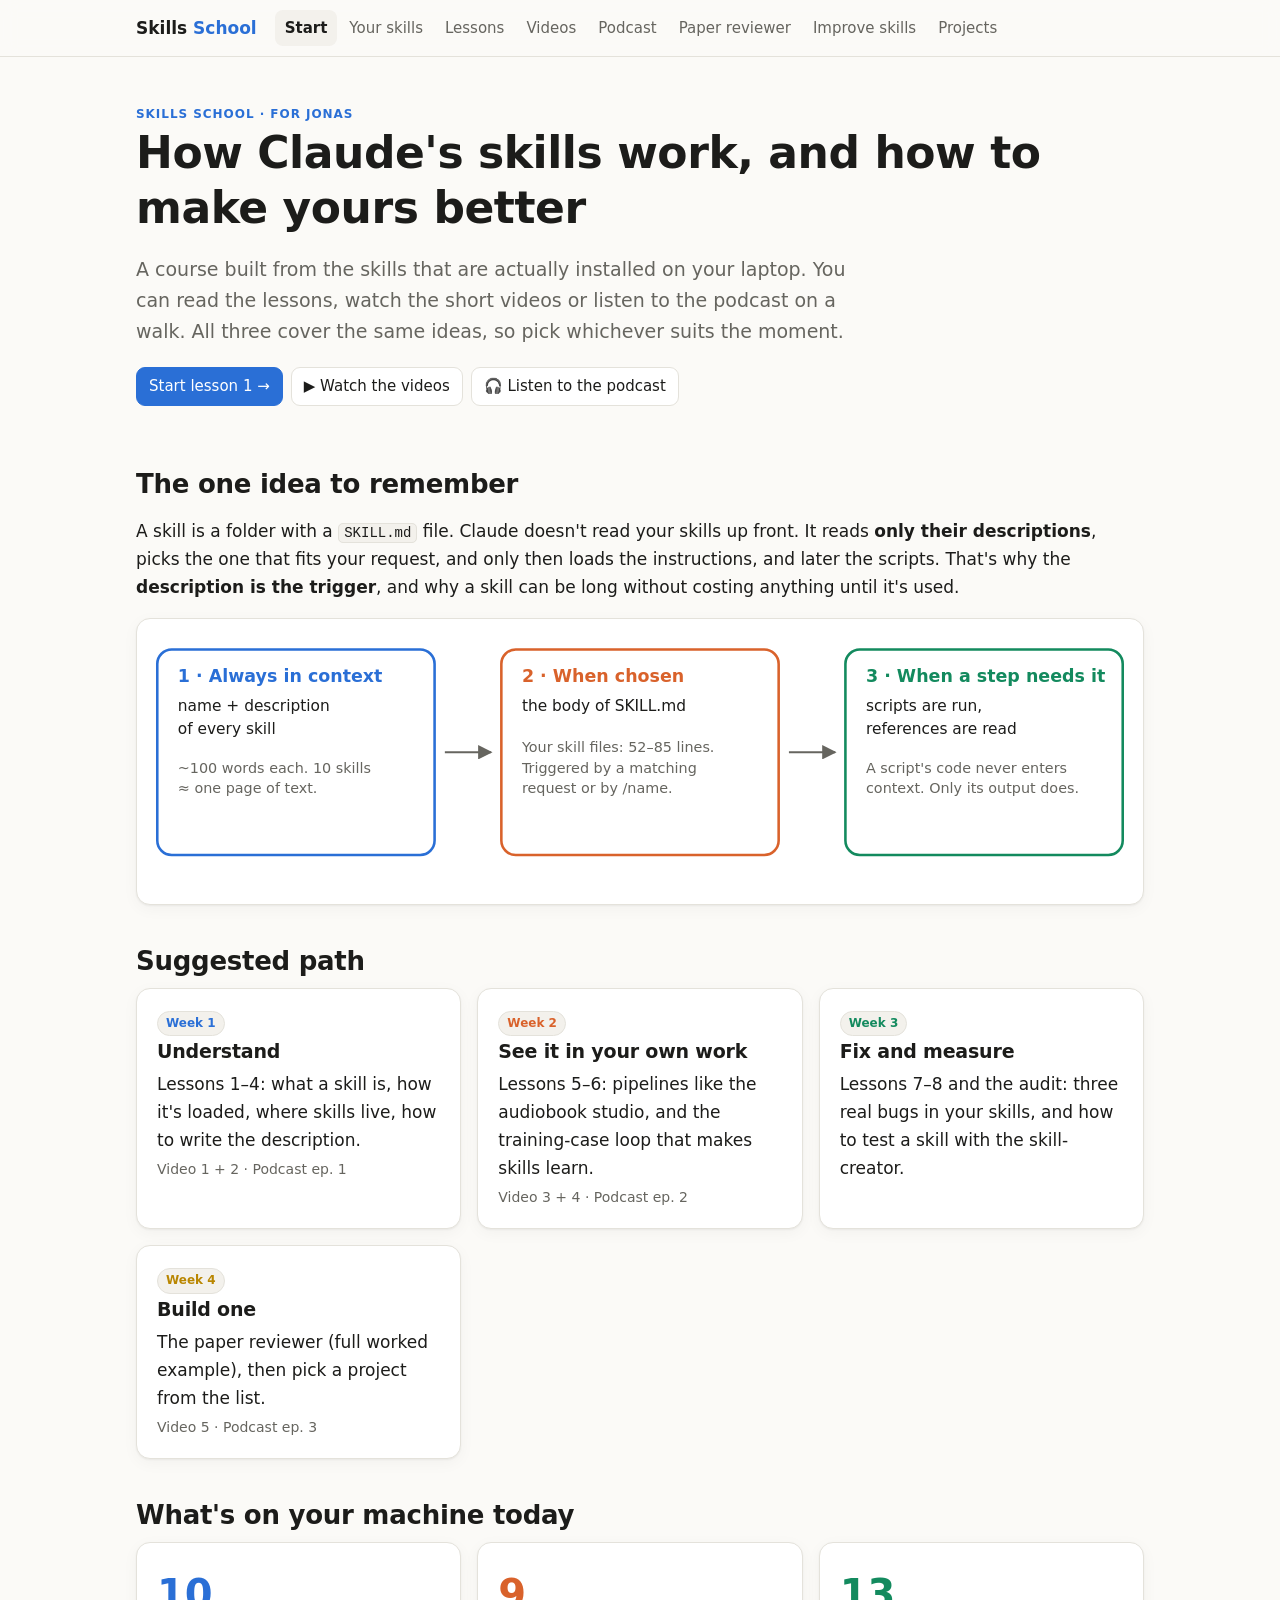
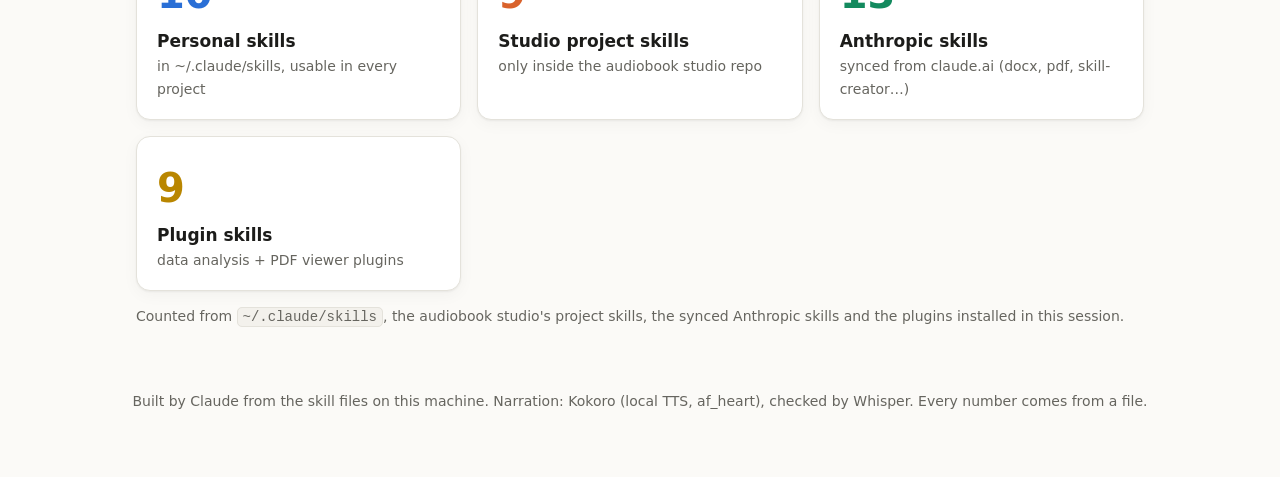
==== docs/index.html @ 1f897523 "Skills School: lessons, videos, podcast, skill audit, paper-review example Co-Authored-By: Claude Op" ====
<!doctype html>
<html lang="en">
<head>
<meta charset="utf-8"><meta name="viewport" content="width=device-width, initial-scale=1">
<title>Skills School</title>
<link rel="icon" href="data:image/svg+xml,<svg xmlns='http://www.w3.org/2000/svg' viewBox='0 0 100 100'><text y='.9em' font-size='90'>🎓</text></svg>">
<link rel="stylesheet" href="style.css">
</head>
<body data-root="." data-page="home">
<main class="wrap">
  <section class="hero">
    <div class="eyebrow">Skills School · for Jonas</div>
    <h1>How Claude's skills work, and how to make yours better</h1>
    <p class="lede">A course built from the skills that are actually installed on your laptop. You can read the lessons, watch the short videos or listen to the podcast on a walk. All three cover the same ideas, so pick whichever suits the moment.</p>
    <div class="media-row">
      <a class="btn primary" href="lessons.html">Start lesson 1 →</a>
      <a class="btn" href="videos.html">▶ Watch the videos</a>
      <a class="btn" href="podcast/index.html">🎧 Listen to the podcast</a>
    </div>
  </section>

  <h2>The one idea to remember</h2>
  <p>A skill is a folder with a <code>SKILL.md</code> file. Claude doesn't read your skills up front. It reads <b>only their descriptions</b>, picks the one that fits your request, and only then loads the instructions, and later the scripts. That's why the <b>description is the trigger</b>, and why a skill can be long without costing anything until it's used.</p>

  <div class="card" style="padding:10px">
  <svg viewBox="0 0 960 250" width="100%" role="img" aria-label="Three levels: descriptions always loaded, SKILL.md body when chosen, scripts and references when a step needs them">
    <defs><marker id="ar" viewBox="0 0 10 10" refX="9" refY="5" markerWidth="7" markerHeight="7" orient="auto"><path d="M0,0L10,5L0,10z" fill="var(--muted)"/></marker></defs>
    <rect x="10" y="20" width="270" height="200" rx="14" fill="none" stroke="var(--blue)" stroke-width="2.5"/>
    <text x="30" y="52" font-weight="700" font-size="17" style="fill:var(--blue)">1 · Always in context</text>
    <text x="30" y="80" font-size="15">name + description</text><text x="30" y="102" font-size="15">of every skill</text>
    <text x="30" y="140" font-size="14" style="fill:var(--muted)">~100 words each. 10 skills</text><text x="30" y="160" font-size="14" style="fill:var(--muted)">≈ one page of text.</text>
    <line x1="290" y1="120" x2="335" y2="120" stroke="var(--muted)" stroke-width="2" marker-end="url(#ar)"/>
    <rect x="345" y="20" width="270" height="200" rx="14" fill="none" stroke="var(--orange)" stroke-width="2.5"/>
    <text x="365" y="52" font-weight="700" font-size="17" style="fill:var(--orange)">2 · When chosen</text>
    <text x="365" y="80" font-size="15">the body of SKILL.md</text>
    <text x="365" y="120" font-size="14" style="fill:var(--muted)">Your skill files: 52–85 lines.</text><text x="365" y="140" font-size="14" style="fill:var(--muted)">Triggered by a matching</text><text x="365" y="160" font-size="14" style="fill:var(--muted)">request or by /name.</text>
    <line x1="625" y1="120" x2="670" y2="120" stroke="var(--muted)" stroke-width="2" marker-end="url(#ar)"/>
    <rect x="680" y="20" width="270" height="200" rx="14" fill="none" stroke="var(--green)" stroke-width="2.5"/>
    <text x="700" y="52" font-weight="700" font-size="17" style="fill:var(--green)">3 · When a step needs it</text>
    <text x="700" y="80" font-size="15">scripts are run,</text><text x="700" y="102" font-size="15">references are read</text>
    <text x="700" y="140" font-size="14" style="fill:var(--muted)">A script's code never enters</text><text x="700" y="160" font-size="14" style="fill:var(--muted)">context. Only its output does.</text>
  </svg>
  </div>

  <h2>Suggested path</h2>
  <div class="grid">
    <a class="card link" href="lessons.html#lesson-1"><span class="tag blue">Week 1</span><h3>Understand</h3>Lessons 1–4: what a skill is, how it's loaded, where skills live, how to write the description. <br><span class="muted small">Video 1 + 2 · Podcast ep. 1</span></a>
    <a class="card link" href="lessons.html#lesson-5"><span class="tag orange">Week 2</span><h3>See it in your own work</h3>Lessons 5–6: pipelines like the audiobook studio, and the training-case loop that makes skills learn.<br><span class="muted small">Video 3 + 4 · Podcast ep. 2</span></a>
    <a class="card link" href="improve.html"><span class="tag green">Week 3</span><h3>Fix and measure</h3>Lessons 7–8 and the audit: three real bugs in your skills, and how to test a skill with the skill-creator.</a>
    <a class="card link" href="example.html"><span class="tag yellow">Week 4</span><h3>Build one</h3>The paper reviewer (full worked example), then pick a project from the list.<br><span class="muted small">Video 5 · Podcast ep. 3</span></a>
  </div>

  <h2>What's on your machine today</h2>
  <div class="grid" id="counts"></div>
  <p class="muted small">Counted from <code>~/.claude/skills</code>, the audiobook studio's project skills, the synced Anthropic skills and the plugins installed in this session.</p>
</main>
<script src="nav.js"></script>
<script>
fetch('data/skills.json').then(r => r.json()).then(d => {
  const g = k => d.skills.filter(s => s.group === k).length;
  const rows = [['personal', 'Personal skills', 'in ~/.claude/skills, usable in every project', 'blue'],
    ['studio', 'Studio project skills', 'only inside the audiobook studio repo', 'orange'],
    ['anthropic', 'Anthropic skills', 'synced from claude.ai (docx, pdf, skill-creator…)', 'green'],
    ['plugin', 'Plugin skills', 'data analysis + PDF viewer plugins', 'yellow']];
  document.getElementById('counts').innerHTML = rows.map(([k, h, s, c]) =>
    `<a class="card link" href="skills.html#${k}"><div style="font-size:40px;font-weight:800;color:var(--${c})">${g(k)}</div><b>${h}</b><div class="muted small">${s}</div></a>`).join('');
});
</script>
</body>
</html>
---- docs/style.css ----
:root {
  --bg: #fbfaf7; --surface: #ffffff; --sunk: #f3f1ec; --text: #1c1c1a; --muted: #66655f; --line: #e4e2db;
  --blue: #2a6fd6; --orange: #d9622b; --green: #138a5e; --yellow: #b98600; --pink: #c94f86; --red: #c93c3c;
  --accent: #2a6fd6; --code-bg: #1d2027; --code-ink: #e8e8ec; --shadow: 0 1px 2px rgba(0,0,0,.05), 0 4px 16px rgba(0,0,0,.04);
}
@media (prefers-color-scheme: dark) {
  :root:not([data-theme="light"]) {
    --bg: #131519; --surface: #1b1e24; --sunk: #16181d; --text: #e9e8e4; --muted: #9c9a92; --line: #2c3038;
    --blue: #7aa9ff; --orange: #ff9a62; --green: #4fd39d; --yellow: #f2c24f; --pink: #f08cbb; --red: #ff7b7b;
    --accent: #7aa9ff; --code-bg: #0e1013; --shadow: none;
  }
}
:root[data-theme="dark"] {
  --bg: #131519; --surface: #1b1e24; --sunk: #16181d; --text: #e9e8e4; --muted: #9c9a92; --line: #2c3038;
  --blue: #7aa9ff; --orange: #ff9a62; --green: #4fd39d; --yellow: #f2c24f; --pink: #f08cbb; --red: #ff7b7b;
  --accent: #7aa9ff; --code-bg: #0e1013; --shadow: none;
}
* { box-sizing: border-box; }
html { -webkit-text-size-adjust: 100%; }
body { margin: 0; background: var(--bg); color: var(--text); font: 17px/1.65 "Inter", system-ui, -apple-system, sans-serif; }
a { color: var(--accent); text-decoration-thickness: 1px; text-underline-offset: 2px; }
h1, h2, h3 { line-height: 1.25; letter-spacing: -.01em; }
h1 { font-size: clamp(30px, 5vw, 44px); margin: 0 0 10px; }
h2 { font-size: 26px; margin: 40px 0 10px; }
h3 { font-size: 19px; margin: 24px 0 6px; }
code { font: 14px/1.5 ui-monospace, "JetBrains Mono", Menlo, monospace; background: var(--sunk); border: 1px solid var(--line); padding: 1px 5px; border-radius: 5px; }
pre { background: var(--code-bg); color: var(--code-ink); padding: 16px 18px; border-radius: 12px; overflow-x: auto; font: 13.5px/1.55 ui-monospace, Menlo, monospace; }
pre code { background: none; border: 0; padding: 0; color: inherit; font: inherit; }
.wrap { max-width: 1040px; margin: 0 auto; padding: 0 16px; }
.narrow { max-width: 780px; }

/* nav */
.top { position: sticky; top: 0; z-index: 10; background: color-mix(in srgb, var(--bg) 88%, transparent); backdrop-filter: blur(8px); border-bottom: 1px solid var(--line); }
.top .wrap { display: flex; align-items: center; gap: 18px; height: 56px; }
.brand { font-weight: 700; color: var(--text); text-decoration: none; white-space: nowrap; }
.brand span { color: var(--accent); }
.tabs { display: flex; gap: 2px; overflow-x: auto; scrollbar-width: none; flex: 1; }
.tabs::-webkit-scrollbar { display: none; }
.tabs a { color: var(--muted); text-decoration: none; padding: 6px 10px; border-radius: 8px; font-size: 15px; white-space: nowrap; }
.tabs a:hover { color: var(--text); background: var(--sunk); }
.tabs a.on { color: var(--text); background: var(--sunk); font-weight: 600; }

.hero { padding: 48px 0 12px; }
.lede { font-size: 19px; color: var(--muted); max-width: 720px; }
.eyebrow { text-transform: uppercase; letter-spacing: .08em; font-size: 12px; font-weight: 700; color: var(--accent); }
.muted { color: var(--muted); }
.small { font-size: 14px; }

.grid { display: grid; gap: 16px; grid-template-columns: repeat(auto-fill, minmax(280px, 1fr)); }
.card { background: var(--surface); border: 1px solid var(--line); border-radius: 14px; padding: 18px 20px; box-shadow: var(--shadow); }
.card h3 { margin-top: 0; }
.card.link { text-decoration: none; color: inherit; display: block; transition: border-color .15s; }
.card.link:hover { border-color: var(--accent); }
.tag { display: inline-block; font-size: 12px; font-weight: 600; padding: 2px 8px; border-radius: 99px; background: var(--sunk); border: 1px solid var(--line); color: var(--muted); margin: 0 4px 4px 0; }
.tag.blue { color: var(--blue); } .tag.green { color: var(--green); } .tag.orange { color: var(--orange); } .tag.red { color: var(--red); } .tag.yellow { color: var(--yellow); }
.callout { border-left: 4px solid var(--accent); background: var(--surface); padding: 14px 18px; border-radius: 0 12px 12px 0; margin: 18px 0; box-shadow: var(--shadow); }
.callout.warn { border-color: var(--orange); }
.callout.good { border-color: var(--green); }
table { border-collapse: collapse; width: 100%; font-size: 15px; }
th, td { text-align: left; padding: 8px 10px; border-bottom: 1px solid var(--line); vertical-align: top; }
th { color: var(--muted); font-weight: 600; font-size: 13px; text-transform: uppercase; letter-spacing: .04em; }
.tablewrap { overflow-x: auto; }
details { margin: 10px 0; }
summary { cursor: pointer; color: var(--accent); font-weight: 600; }
.btn { display: inline-block; border: 1px solid var(--line); background: var(--surface); color: var(--text); border-radius: 9px; padding: 6px 12px; cursor: pointer; font: inherit; font-size: 15px; text-decoration: none; }
.btn:hover { border-color: var(--accent); }
.btn.primary { background: var(--accent); border-color: var(--accent); color: #fff; }
video { width: 100%; border-radius: 12px; background: #000; display: block; }
audio { width: 100%; }
footer { color: var(--muted); font-size: 14px; padding: 48px 16px 64px; text-align: center; }
svg text { fill: var(--text); }
.step { display: flex; gap: 14px; margin: 14px 0; }
.step .n { flex: 0 0 34px; height: 34px; border-radius: 50%; background: var(--accent); color: #fff; display: grid; place-items: center; font-weight: 700; }
.media-row { display: flex; gap: 8px; flex-wrap: wrap; margin: 10px 0; }
@media (max-width: 640px) { body { font-size: 16px; } .hero { padding-top: 28px; } h2 { font-size: 22px; } }
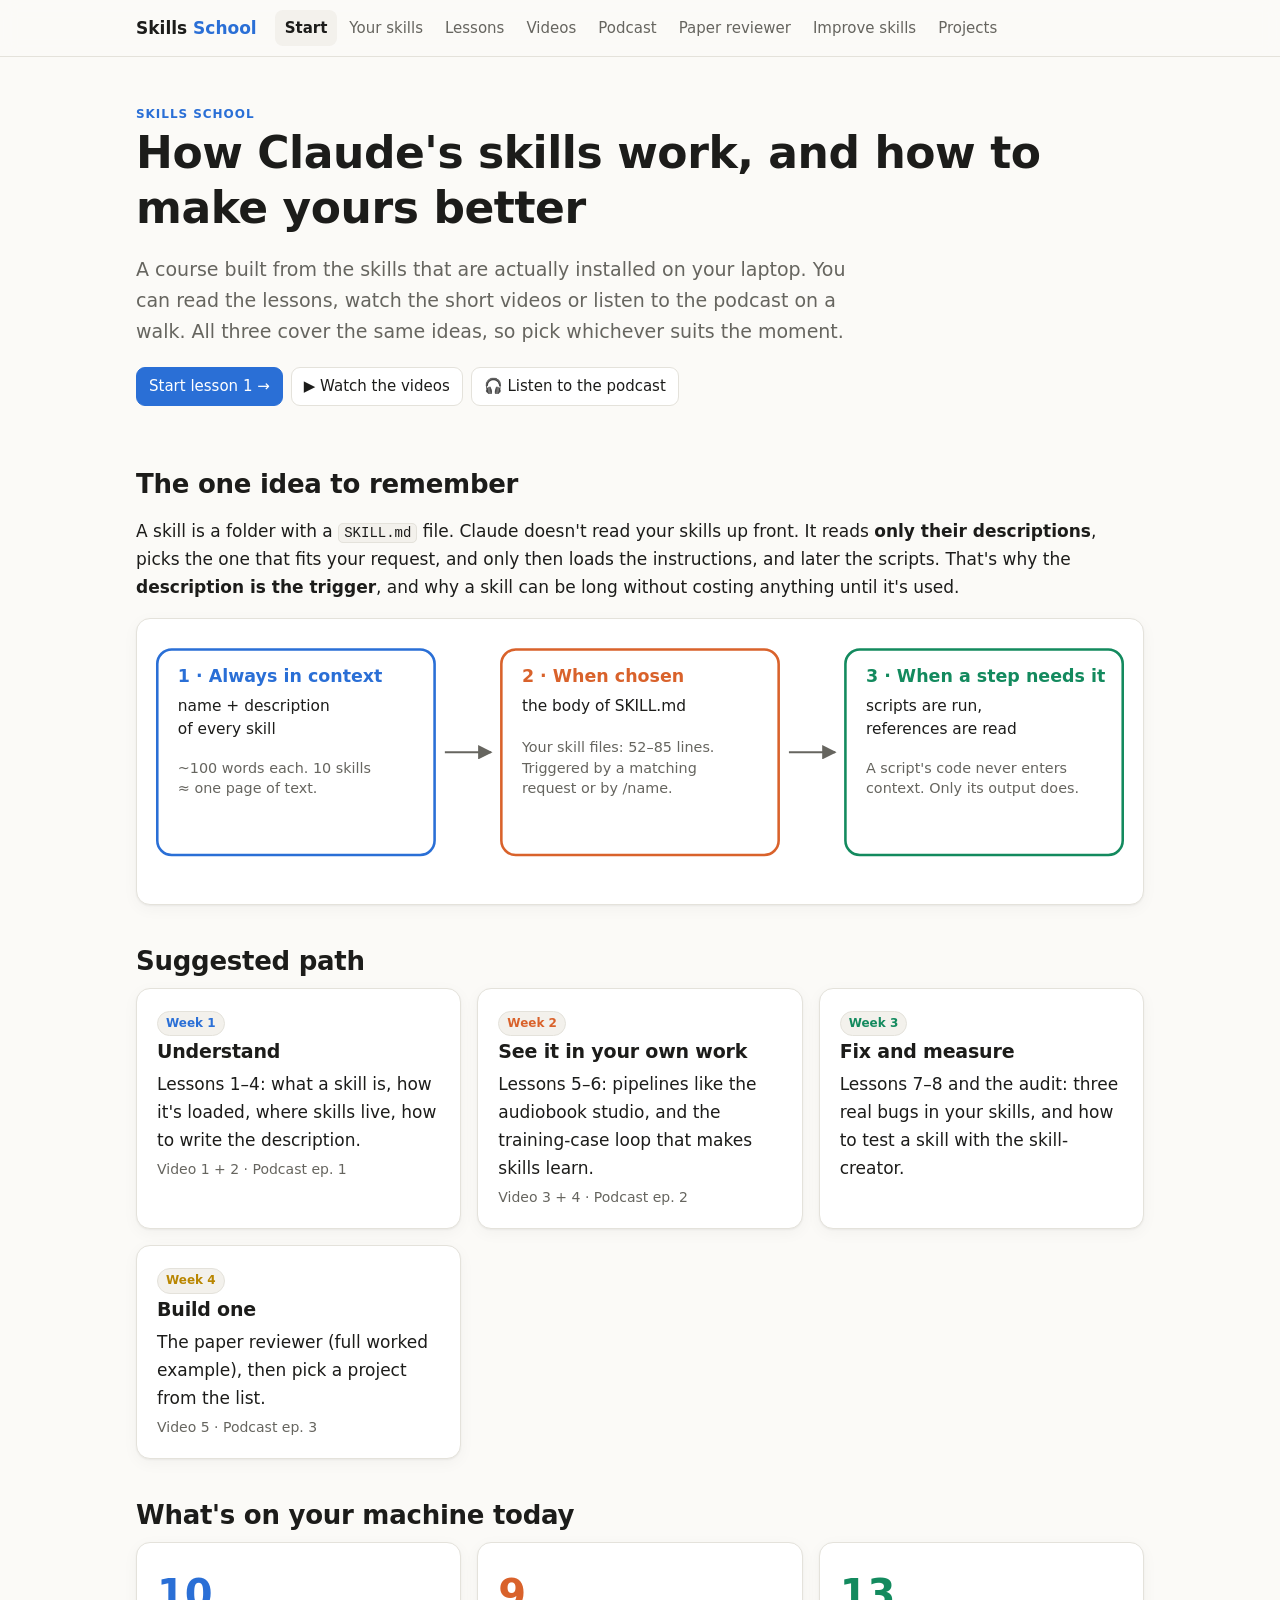
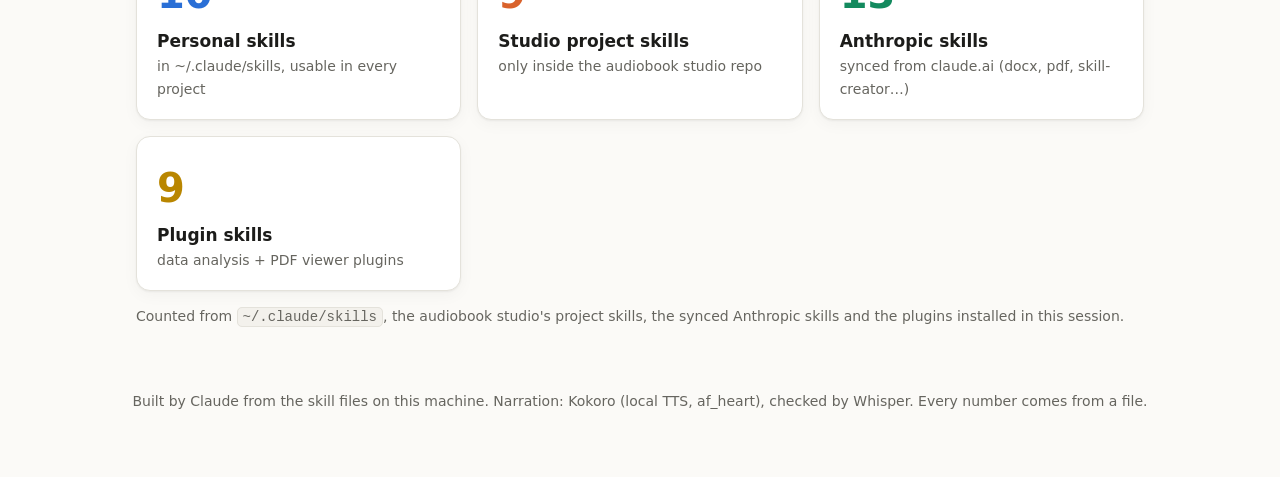
==== commit 72ab80f4: "Privacy: remove the owner's name, home paths and private project details from the site Co-Authored-B" ====
--- a/docs/index.html
+++ b/docs/index.html
@@ -9,7 +9,7 @@
 <body data-root="." data-page="home">
 <main class="wrap">
   <section class="hero">
-    <div class="eyebrow">Skills School · for Jonas</div>
+    <div class="eyebrow">Skills School</div>
     <h1>How Claude's skills work, and how to make yours better</h1>
     <p class="lede">A course built from the skills that are actually installed on your laptop. You can read the lessons, watch the short videos or listen to the podcast on a walk. All three cover the same ideas, so pick whichever suits the moment.</p>
     <div class="media-row">
